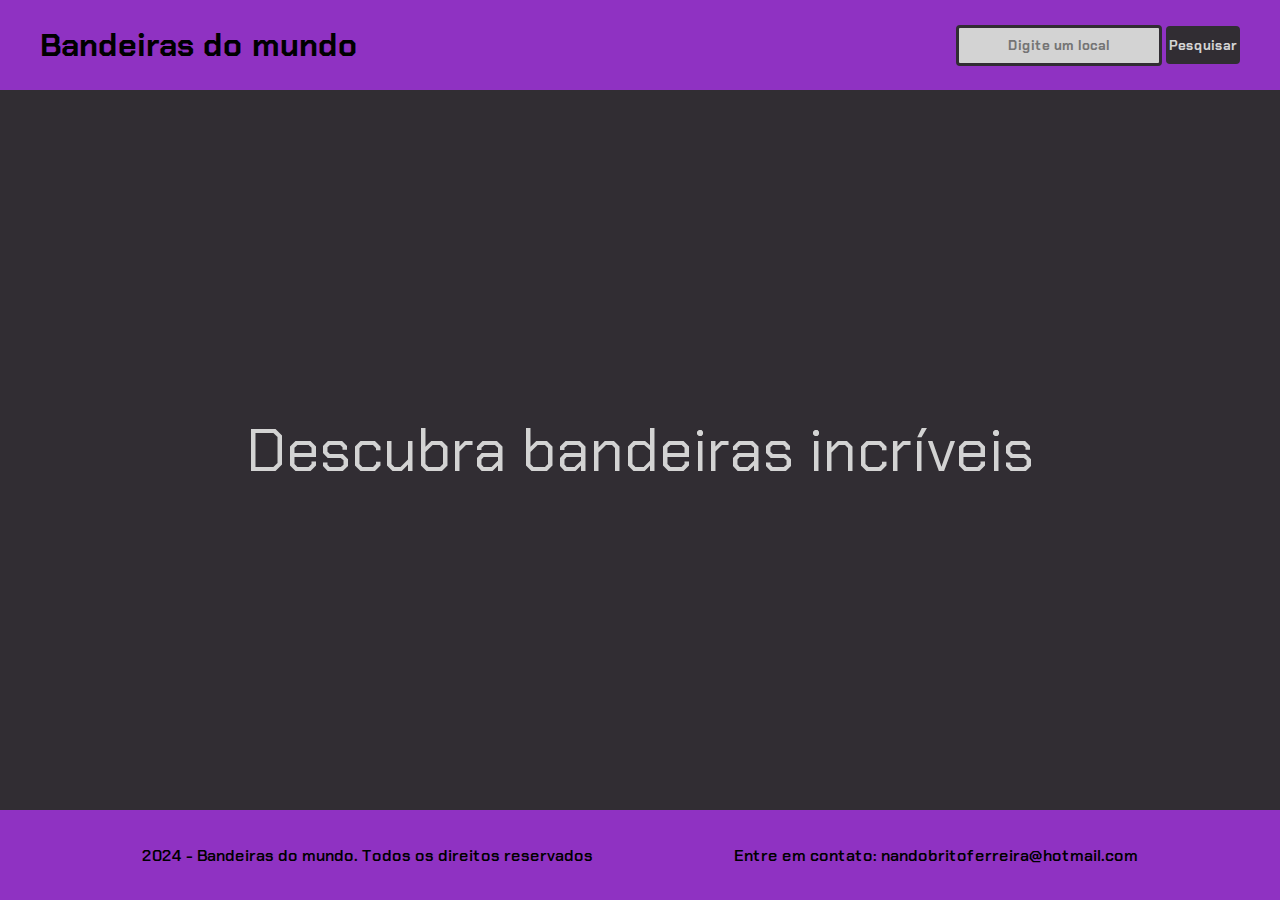
==== projeto_pessoal/index.html @ 61f6ddb7 "Aula01: Imersão dev gemini" ====
<!DOCTYPE html>
<html lang="pt-br">
    <head>
        <meta charset="UTF-8">
        <meta name="viewport" content="width=device-width, initial-scale=1.0">
        <link rel="stylesheet" href="style.css">
        <title>Bandeiras do mundo</title>
    </head>
    <body>
        <header class="cabecalho">
            <h1 class="cabecalho_titulo">Bandeiras do mundo</h1>
            <nav>
                <input class="cabecalho_pesquisa" type="text" placeholder="Digite um local">
                <button class="cabecalho_botao">Pesquisar</button>
            </nav>
        </header>
        <main class="conteudo">
            <h2 class="conteudo_subtitulo">Descubra bandeiras incríveis</h2>
        </main>
        <footer class="rodape">
            <p>2024 - Bandeiras do mundo. Todos os direitos reservados</p>
            <p>Entre em contato: nandobritoferreira@hotmail.com</p>
        </footer>
    </body>
</html>
---- projeto_pessoal/style.css ----
@import url('https://fonts.googleapis.com/css2?family=Chakra+Petch:ital,wght@0,300;0,400;0,500;0,600;0,700;1,300;1,400;1,500;1,600;1,700&display=swap');


* {
    margin: 0;
    padding: 0;
    font-family: 'chakra petch', sans-serif;
    border: none;
}

.cabecalho {
    display: flex;
    justify-content: space-between;
    align-items: center;    
    height: 10vh;
    padding: 0 40px;
    background-color: #8f32c2;
}

.cabecalho_pesquisa {
    height: 35px;
    width: 200px;
    border: 3px solid #312D33;
    border-radius: 4px;
    text-align: center;
    font-weight: bold;
    background-color: lightgray;
}

.cabecalho_botao {
    height: 38px;
    padding: 0 3px;
    border-radius: 4px;
    text-align: center;
    font-weight: bold;
    background-color: #312D33;
    color: lightgrey;
}

.conteudo {
    display: flex;
    justify-content: center;
    align-items: center;
    height: 80vh;
    background-color: #312D33;
}

.conteudo_subtitulo {
    font-size: 60px;
    font-weight: 400;
    color: lightgrey;
}

.rodape {
    height: 10vh;
    display: flex;
    justify-content: space-evenly;
    align-items: center;
    background-color: #8f32c2;
    color: black;
    font-weight: 600;
}

/* Responsividade para celulares */
@media (max-width: 480px) {
    .cabecalho_titulo {
        font-size: 1.8rem;
        letter-spacing: 0.1;
    }

    .cabecalho_pesquisa {
        width: 17rem;
    }

    .cabecalho_botao {
        padding: 0 1rem;
        font-size: 0.9rem;
    }

    .rodape {
        font-size: 0.9rem;
    }
}
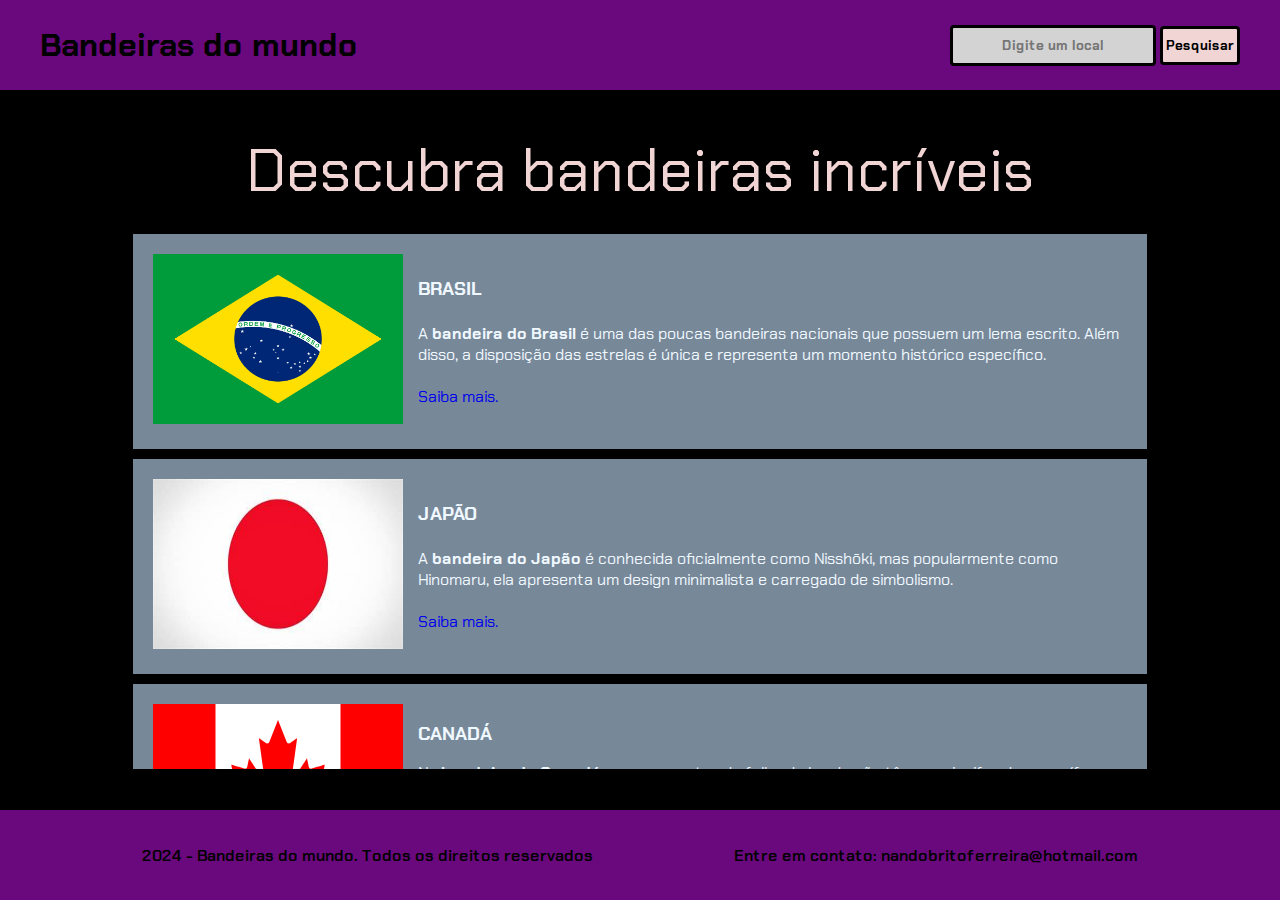
==== commit b7f62e04: "Atualização" ====
--- a/projeto_pessoal/index.html
+++ b/projeto_pessoal/index.html
@@ -7,6 +7,7 @@
         <title>Bandeiras do mundo</title>
     </head>
     <body>
+        <!--CABEÇALHO-->
         <header class="cabecalho">
             <h1 class="cabecalho_titulo">Bandeiras do mundo</h1>
             <nav>
@@ -14,12 +15,53 @@
                 <button class="cabecalho_botao">Pesquisar</button>
             </nav>
         </header>
+
+        <!--PRINCIPAL-->
         <main class="conteudo">
             <h2 class="conteudo_subtitulo">Descubra bandeiras incríveis</h2>
+
+            <section class="conteudo_exemplos">
+                <div class="conteudo_exemplos_exemplo">
+                    <div>
+                        <img class="conteudo_exemplos_exemplo_imagem" src="./assets/brazil.png" alt="Bandeira_do_Brasil">
+                    </div>
+                    <div class="conteudo_exemplos_exemplo_info">
+                        <h3 class="conteudo_exemplos_exemplo_titulo">BRASIL</h3>
+                        <p class="conteudo_exemplos_exemplo_descricao">A <strong>bandeira do Brasil</strong> é uma das poucas bandeiras nacionais que possuem um lema escrito. Além disso, a disposição das estrelas é única e representa um momento histórico específico.</p>
+                        <a class="conteudo_exemplos_exemplo_descricao" href="https://pt.wikipedia.org/wiki/Bandeira_do_Brasil" target="_blank">Saiba mais.</a>
+                    </div>
+                    
+                </div>
+
+                <div class="conteudo_exemplos_exemplo">
+                    <div>
+                        <img class="conteudo_exemplos_exemplo_imagem" src="./assets/japao.jpg" alt="Bandeira_do_Japao">
+                    </div>
+                    <div class="conteudo_exemplos_exemplo_info">
+                        <h3 class="conteudo_exemplos_exemplo_titulo">JAPÃO</h3>
+                        <p class="conteudo_exemplos_exemplo_descricao">A <strong>bandeira do Japão</strong> é conhecida oficialmente como Nisshōki, mas popularmente como Hinomaru, ela apresenta um design minimalista e carregado de simbolismo.</p>
+                        <a class="conteudo_exemplos_exemplo_descricao" href="https://pt.wikipedia.org/wiki/Bandeira_do_Jap%C3%A3o" target="_blank">Saiba mais.</a>
+                    </div>
+                </div>
+
+                <div class="conteudo_exemplos_exemplo">
+                    <div>
+                        <img class="conteudo_exemplos_exemplo_imagem" src="./assets/canada.png" alt="Bandeira_do_Canada">
+                    </div>
+                    <div class="conteudo_exemplos_exemplo_info">
+                        <h3 class="conteudo_exemplos_exemplo_titulo">CANADÁ</h3>
+                        <p class="conteudo_exemplos_exemplo_descricao">Na <strong>bandeira do Canadá</strong> ,as onze pontas da folha de bordo não têm um significado específico, mas foram escolhidas para criar um design esteticamente agradável, no qual, o msm foi escolhido por um comitê especial, após a realização de um concurso nacional.<p>
+                        <a class="conteudo_exemplos_exemplo_descricao" href="https://pt.wikipedia.org/wiki/Bandeira_do_Canad%C3%A1" target="_blank">Saiba mais.</a>
+                    </div>
+                </div>
+            </section>
         </main>
+
+        <!--RODAPÉ-->
         <footer class="rodape">
             <p>2024 - Bandeiras do mundo. Todos os direitos reservados</p>
             <p>Entre em contato: nandobritoferreira@hotmail.com</p>
         </footer>
+
     </body>
 </html>--- a/projeto_pessoal/style.css
+++ b/projeto_pessoal/style.css
@@ -6,6 +6,7 @@
     padding: 0;
     font-family: 'chakra petch', sans-serif;
     border: none;
+    text-decoration: none;
 }
 
 .cabecalho {
@@ -14,13 +15,13 @@
     align-items: center;    
     height: 10vh;
     padding: 0 40px;
-    background-color: #8f32c2;
+    background-color: #6A097D;
 }
 
 .cabecalho_pesquisa {
     height: 35px;
     width: 200px;
-    border: 3px solid #312D33;
+    border: 3px solid black;
     border-radius: 4px;
     text-align: center;
     font-weight: bold;
@@ -28,27 +29,58 @@
 }
 
 .cabecalho_botao {
-    height: 38px;
-    padding: 0 3px;
+    height: 39px;
+    padding: 3px 3px;
+    border: 3px solid black;
     border-radius: 4px;
     text-align: center;
     font-weight: bold;
-    background-color: #312D33;
-    color: lightgrey;
+    background-color: #F1D4D4;
+    color: black;   
 }
 
 .conteudo {
     display: flex;
+    flex-direction: column;
     justify-content: center;
     align-items: center;
+    gap: 20px;
     height: 80vh;
-    background-color: #312D33;
+    background-color: #000000;
 }
 
 .conteudo_subtitulo {
     font-size: 60px;
     font-weight: 400;
-    color: lightgrey;
+    color: #F1D4D4;
+}
+
+.conteudo_exemplos {
+    display: flex;
+    flex-direction: column;
+    width: 80vw;
+    height: 60vh;
+    overflow-y: auto;
+    background-color: lightslategrey;
+}
+
+.conteudo_exemplos_exemplo {
+    display: flex;
+    padding: 20px;
+    gap: 15px;
+    color: aliceblue;
+    border: 5px solid black;
+}
+
+.conteudo_exemplos_exemplo_imagem {
+    width: 250px;
+    height: 170px;
+}
+
+.conteudo_exemplos_exemplo_info {
+    display: flex;
+    flex-direction: column;
+    justify-content: space-evenly;
 }
 
 .rodape {
@@ -56,7 +88,7 @@
     display: flex;
     justify-content: space-evenly;
     align-items: center;
-    background-color: #8f32c2;
+    background-color: #6A097D;
     color: black;
     font-weight: 600;
 }
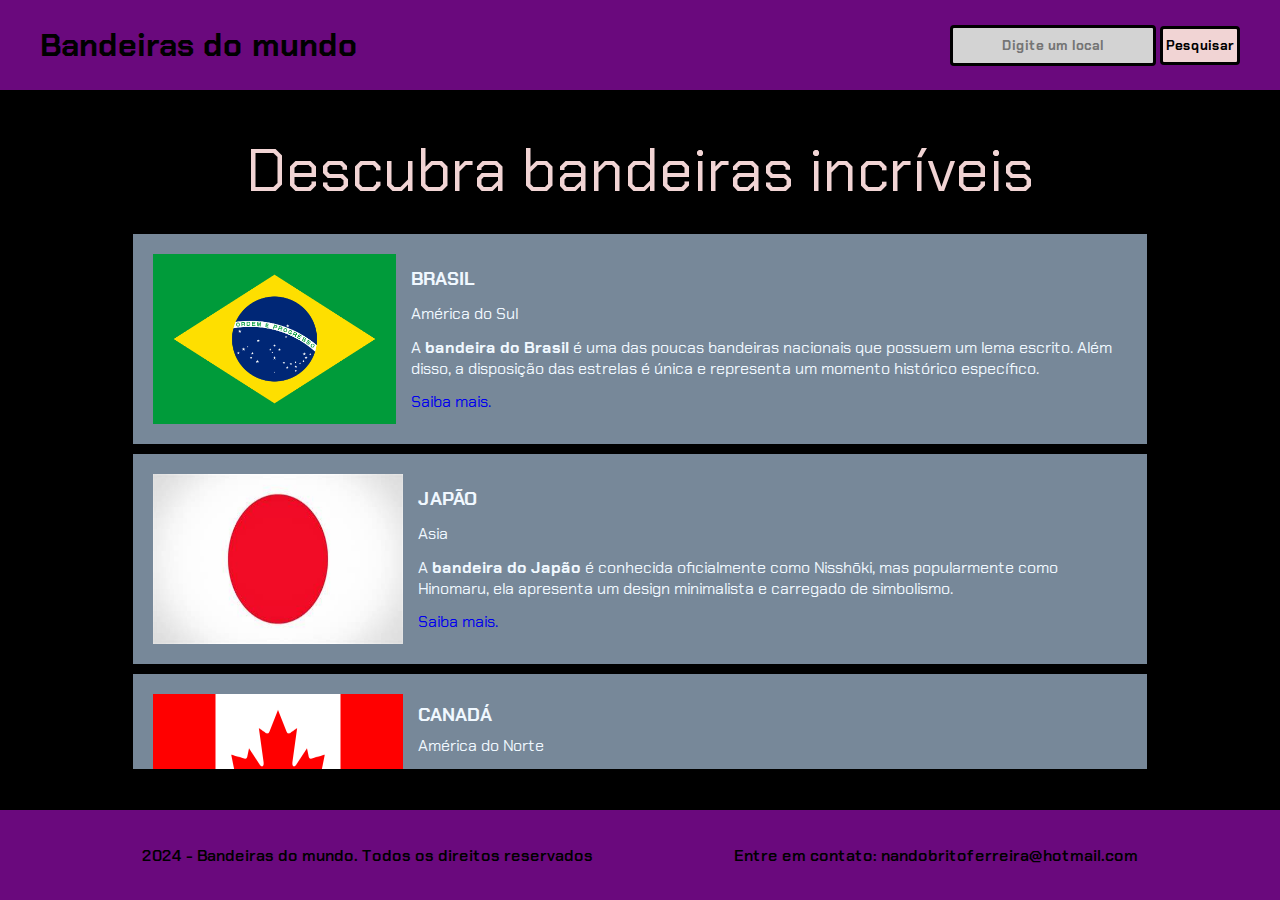
==== commit c7ff2db6: "Aula04" ====
--- a/projeto_pessoal/index.html
+++ b/projeto_pessoal/index.html
@@ -12,48 +12,17 @@
             <h1 class="cabecalho_titulo">Bandeiras do mundo</h1>
             <nav>
                 <input class="cabecalho_pesquisa" type="text" placeholder="Digite um local">
-                <button class="cabecalho_botao">Pesquisar</button>
+                <button class="cabecalho_botao" onclick="pesquisar()">Pesquisar</button>
             </nav>
         </header>
 
         <!--PRINCIPAL-->
         <main class="conteudo">
             <h2 class="conteudo_subtitulo">Descubra bandeiras incríveis</h2>
+            <section class="conteudo_exemplos" id="conteudo_exemplos">
+            </section>
 
-            <section class="conteudo_exemplos">
-                <div class="conteudo_exemplos_exemplo">
-                    <div>
-                        <img class="conteudo_exemplos_exemplo_imagem" src="./assets/brazil.png" alt="Bandeira_do_Brasil">
-                    </div>
-                    <div class="conteudo_exemplos_exemplo_info">
-                        <h3 class="conteudo_exemplos_exemplo_titulo">BRASIL</h3>
-                        <p class="conteudo_exemplos_exemplo_descricao">A <strong>bandeira do Brasil</strong> é uma das poucas bandeiras nacionais que possuem um lema escrito. Além disso, a disposição das estrelas é única e representa um momento histórico específico.</p>
-                        <a class="conteudo_exemplos_exemplo_descricao" href="https://pt.wikipedia.org/wiki/Bandeira_do_Brasil" target="_blank">Saiba mais.</a>
-                    </div>
-                    
-                </div>
-
-                <div class="conteudo_exemplos_exemplo">
-                    <div>
-                        <img class="conteudo_exemplos_exemplo_imagem" src="./assets/japao.jpg" alt="Bandeira_do_Japao">
-                    </div>
-                    <div class="conteudo_exemplos_exemplo_info">
-                        <h3 class="conteudo_exemplos_exemplo_titulo">JAPÃO</h3>
-                        <p class="conteudo_exemplos_exemplo_descricao">A <strong>bandeira do Japão</strong> é conhecida oficialmente como Nisshōki, mas popularmente como Hinomaru, ela apresenta um design minimalista e carregado de simbolismo.</p>
-                        <a class="conteudo_exemplos_exemplo_descricao" href="https://pt.wikipedia.org/wiki/Bandeira_do_Jap%C3%A3o" target="_blank">Saiba mais.</a>
-                    </div>
-                </div>
-
-                <div class="conteudo_exemplos_exemplo">
-                    <div>
-                        <img class="conteudo_exemplos_exemplo_imagem" src="./assets/canada.png" alt="Bandeira_do_Canada">
-                    </div>
-                    <div class="conteudo_exemplos_exemplo_info">
-                        <h3 class="conteudo_exemplos_exemplo_titulo">CANADÁ</h3>
-                        <p class="conteudo_exemplos_exemplo_descricao">Na <strong>bandeira do Canadá</strong> ,as onze pontas da folha de bordo não têm um significado específico, mas foram escolhidas para criar um design esteticamente agradável, no qual, o msm foi escolhido por um comitê especial, após a realização de um concurso nacional.<p>
-                        <a class="conteudo_exemplos_exemplo_descricao" href="https://pt.wikipedia.org/wiki/Bandeira_do_Canad%C3%A1" target="_blank">Saiba mais.</a>
-                    </div>
-                </div>
+            <section class="conteudo_pesquisa" id="conteudo_pesquisa">
             </section>
         </main>
 
@@ -63,5 +32,7 @@
             <p>Entre em contato: nandobritoferreira@hotmail.com</p>
         </footer>
 
+        <script src="dados.js"></script>
+        <script src="script.js"></script>
     </body>
 </html>--- a/projeto_pessoal/style.css
+++ b/projeto_pessoal/style.css
@@ -61,7 +61,14 @@
     width: 80vw;
     height: 60vh;
     overflow-y: auto;
-    background-color: lightslategrey;
+}
+
+.conteudo_pesquisa {
+    display: none;
+    flex-direction: column;
+    width: 80vw;
+    height: 60vh;
+    overflow-y: auto;
 }
 
 .conteudo_exemplos_exemplo {
@@ -70,6 +77,7 @@
     gap: 15px;
     color: aliceblue;
     border: 5px solid black;
+    background-color: lightslategrey;
 }
 
 .conteudo_exemplos_exemplo_imagem {
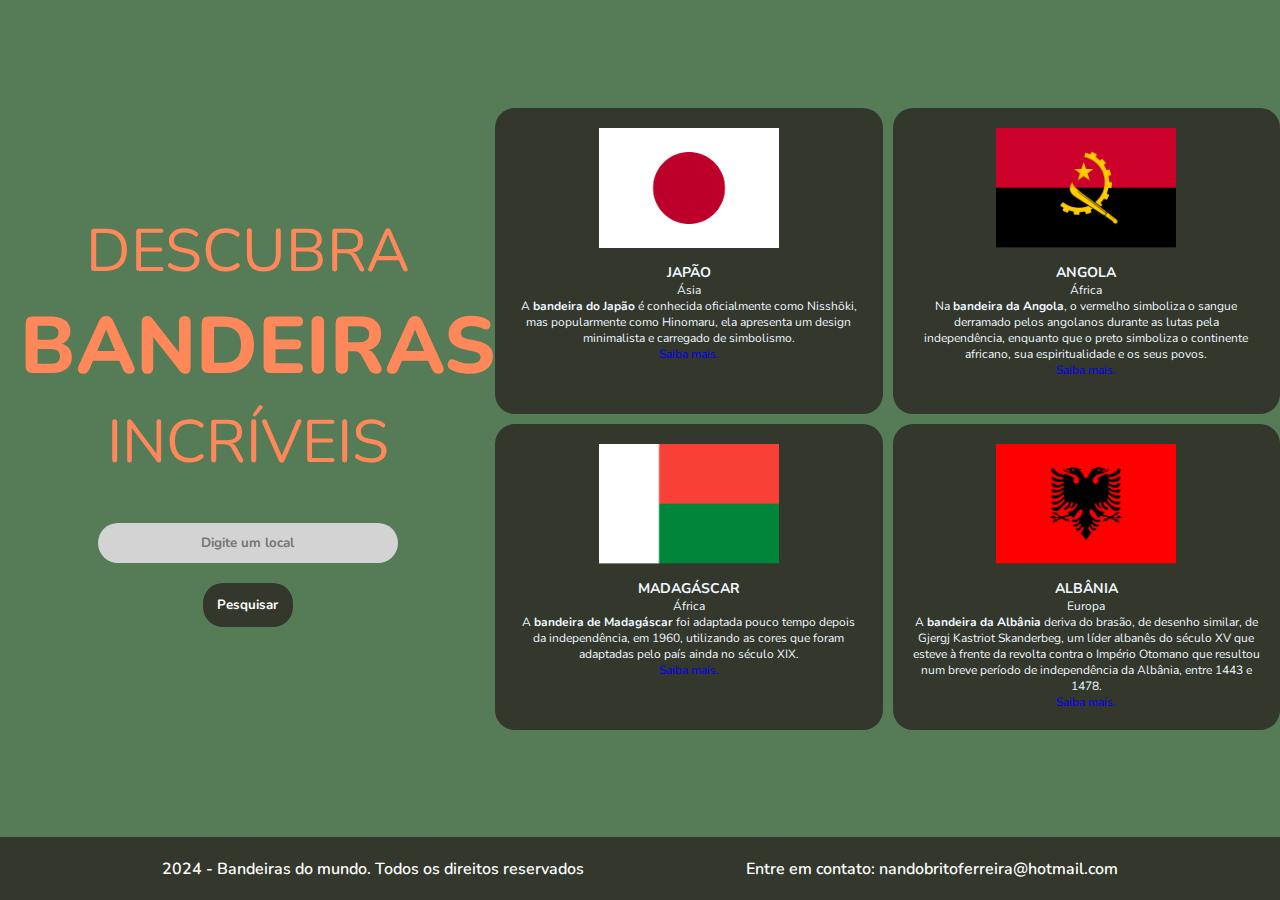
==== commit 9cb605e3: "Finalização do codigo" ====
--- a/projeto_pessoal/index.html
+++ b/projeto_pessoal/index.html
@@ -4,21 +4,19 @@
         <meta charset="UTF-8">
         <meta name="viewport" content="width=device-width, initial-scale=1.0">
         <link rel="stylesheet" href="style.css">
-        <title>Bandeiras do mundo</title>
+        <title>Bandeiras</title>
     </head>
+
     <body>
-        <!--CABEÇALHO-->
-        <header class="cabecalho">
-            <h1 class="cabecalho_titulo">Bandeiras do mundo</h1>
-            <nav>
-                <input class="cabecalho_pesquisa" type="text" placeholder="Digite um local">
-                <button class="cabecalho_botao" onclick="pesquisar()">Pesquisar</button>
-            </nav>
-        </header>
 
         <!--PRINCIPAL-->
         <main class="conteudo">
-            <h2 class="conteudo_subtitulo">Descubra bandeiras incríveis</h2>
+            <section class="conteudo_apresentacao">
+                <h1 class="conteudo_apresentacao_titulo">DESCUBRA <strong>BANDEIRAS</strong> INCRÍVEIS</h1>
+                <input class="cabecalho_apresentacao_pesquisa" type="text" placeholder="Digite um local" id="campo_pesquisa">
+                <button class="cabecalho_apresentacao_botao" onclick="pesquisar()">Pesquisar</button>
+            </section>
+            
             <section class="conteudo_exemplos" id="conteudo_exemplos">
             </section>
 
--- a/projeto_pessoal/style.css
+++ b/projeto_pessoal/style.css
@@ -1,103 +1,150 @@
-@import url('https://fonts.googleapis.com/css2?family=Chakra+Petch:ital,wght@0,300;0,400;0,500;0,600;0,700;1,300;1,400;1,500;1,600;1,700&display=swap');
-
+@import url('https://fonts.googleapis.com/css2?family=Nunito:wght@200..1000&display=swap');
 
 * {
     margin: 0;
     padding: 0;
-    font-family: 'chakra petch', sans-serif;
+    font-family: 'Nunito', sans-serif;
     border: none;
     text-decoration: none;
 }
 
-.cabecalho {
-    display: flex;
-    justify-content: space-between;
-    align-items: center;    
-    height: 10vh;
-    padding: 0 40px;
-    background-color: #6A097D;
-}
-
-.cabecalho_pesquisa {
-    height: 35px;
-    width: 200px;
-    border: 3px solid black;
-    border-radius: 4px;
-    text-align: center;
-    font-weight: bold;
-    background-color: lightgray;
-}
-
-.cabecalho_botao {
-    height: 39px;
-    padding: 3px 3px;
-    border: 3px solid black;
-    border-radius: 4px;
-    text-align: center;
-    font-weight: bold;
-    background-color: #F1D4D4;
-    color: black;   
+body {
+    width: 100vw;
+    height: 100vh;
 }
 
 .conteudo {
     display: flex;
+    align-items: center;
+    height: 93%;
+    width: 100vw;
+    background-color: #557C56;
+}
+
+.conteudo_apresentacao {
+    display: flex;
     flex-direction: column;
     justify-content: center;
     align-items: center;
-    gap: 20px;
-    height: 80vh;
-    background-color: #000000;
+    width: 40%;
 }
 
-.conteudo_subtitulo {
+.conteudo_apresentacao_titulo {
+    text-align: center;
     font-size: 60px;
     font-weight: 400;
-    color: #F1D4D4;
+    color: #FF885B;
+    margin-bottom: 40px;
+}
+
+.conteudo_apresentacao_titulo strong{
+    padding-left: 20px;
+    font-size: 80px;
+    font-weight: 800;
+    color: #FF885B;
+}
+
+.cabecalho_apresentacao_pesquisa {
+    height: 40px;
+    width: 300px;
+    border-radius: 20px;
+    text-align: center;
+    font-weight: bold;
+    background-color: lightgray;
+    margin-bottom: 20px;
+}
+
+.cabecalho_apresentacao_botao {
+    height: 44px;
+    width: 90px;
+    padding: 3px 3px;
+    border-radius: 20px;
+    text-align: center;
+    font-weight: bold;
+    background-color: #33372C;
+    color: white;  
+    cursor: pointer; 
 }
 
 .conteudo_exemplos {
+    display: grid;
+    grid-template-columns: repeat(2, 1fr);
+    grid-template-rows: repeat(2, 1fr);
+    gap: 10px;
+}
+
+.conteudo_exemplos_exemplo {
     display: flex;
     flex-direction: column;
-    width: 80vw;
-    height: 60vh;
-    overflow-y: auto;
+    align-items: center;
+    max-width: 410px;
+    padding: 20px;
+    gap: 15px;
+    color: aliceblue;
+    background-color: #33372C;
+    font-size: 12px;
+    border-radius: 20px;
+}
+
+.conteudo_exemplos_exemplo_imagem {
+    width: 180px;
+    height: 120px;
+}
+
+.conteudo_exemplos_exemplo_info {
+    text-align: center;
+    gap: 10px;
 }
 
 .conteudo_pesquisa {
     display: none;
-    flex-direction: column;
-    width: 80vw;
-    height: 60vh;
+    grid-template-columns: repeat(2, 1fr);
+    grid-template-rows: repeat(2, 1fr);
+    max-width: 60%;
+    max-height: 93%;
+    gap: 10px;
     overflow-y: auto;
 }
 
-.conteudo_exemplos_exemplo {
+.conteudo_pesquisa_pesquisado {
     display: flex;
+    flex-direction: column;
+    align-items: center;
+    max-width: 410px;
     padding: 20px;
     gap: 15px;
     color: aliceblue;
-    border: 5px solid black;
-    background-color: lightslategrey;
+    background-color: #33372C;
+    font-size: 12px;
+    border-radius: 20px;
 }
 
-.conteudo_exemplos_exemplo_imagem {
-    width: 250px;
-    height: 170px;
+.busca_falha {
+    padding-left: 180px;
+    text-align: center;
+    font-size: 25px;
+    font-weight: 400;
+    color: white;
 }
 
-.conteudo_exemplos_exemplo_info {
-    display: flex;
-    flex-direction: column;
-    justify-content: space-evenly;
+.conteudo_pesquisa_pesquisado_imagem {
+    width: 180px;
+    height: 120px;
+}
+
+.conteudo_pesquisa_pesquisado_info {
+    text-align: center;
+    gap: 5px;
 }
 
 .rodape {
-    height: 10vh;
+    height: 7%;
+    width: 100%;
     display: flex;
     justify-content: space-evenly;
     align-items: center;
-    background-color: #6A097D;
-    color: black;
+    background-color: #33372C;
+    color: white;
     font-weight: 600;
 }
 
